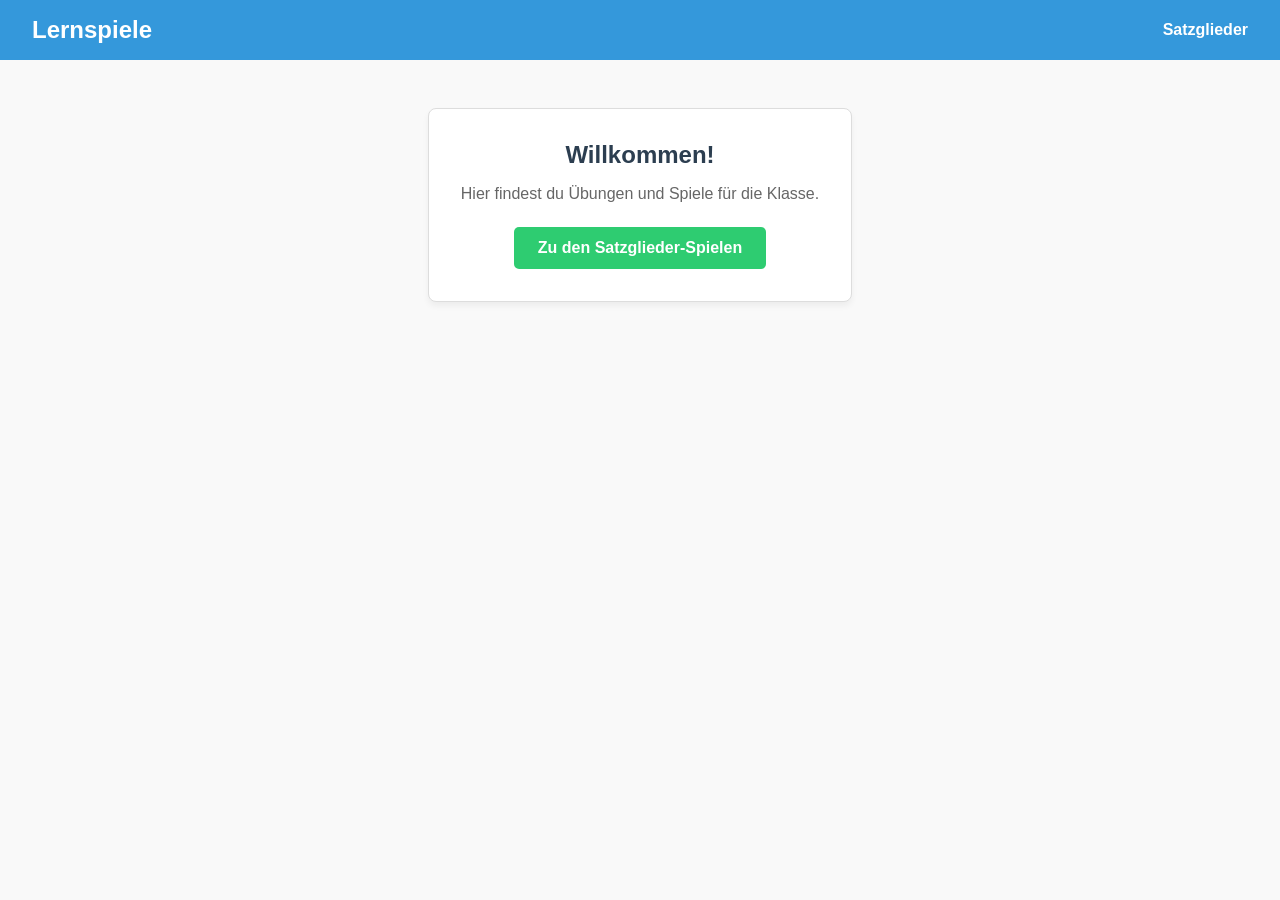
==== index.html @ 87d59d7d "Add initial HTML structure for Lernspiele" ====
<!DOCTYPE html>
<html lang="de">
<head>
  <meta charset="UTF-8">
  <meta name="viewport" content="width=device-width, initial-scale=1.0">
  <title>Lernspiele</title>
  <style>
    * {
      box-sizing: border-box;
      margin: 0;
      padding: 0;
      font-family: Arial, sans-serif;
    }

    body {
      background-color: #f9f9f9;
      color: #333;
      display: flex;
      flex-direction: column;
      min-height: 100vh;
    }

    /* Oben: Navigationsleiste */
    header {
      background-color: #3498db;
      padding: 1rem 2rem;
      display: flex;
      justify-content: space-between;
      align-items: center;
      color: white;
    }

    header h1 {
      font-size: 1.5rem;
    }

    nav a {
      color: white;
      text-decoration: none;
      font-weight: bold;
      font-size: 1rem;
    }

    nav a:hover {
      text-decoration: underline;
    }

    /* Hauptinhalt */
    main {
      flex: 1;
      max-width: 600px;
      margin: 3rem auto;
      padding: 0 1rem;
      text-align: center;
    }

    .card {
      background-color: white;
      border: 1px solid #ddd;
      border-radius: 8px;
      padding: 2rem;
      box-shadow: 0 4px 6px rgba(0, 0, 0, 0.05);
    }

    .card h2 {
      margin-bottom: 1rem;
      color: #2c3e50;
    }

    .card p {
      margin-bottom: 1.5rem;
      color: #666;
    }

    /* Unten: Link/Button zur Unterseite */
    .btn {
      display: inline-block;
      background-color: #2ecc71;
      color: white;
      padding: 0.75rem 1.5rem;
      text-decoration: none;
      border-radius: 5px;
      font-weight: bold;
      transition: background-color 0.2s;
    }

    .btn:hover {
      background-color: #27ae60;
    }
  </style>
</head>
<body>

  <!-- Oben: Navigationsleiste -->
  <header>
    <h1>Lernspiele</h1>
    <nav>
      <a href="satzgliederspiele.html">Satzglieder</a>
    </nav>
  </header>

  <!-- Hauptbereich -->
  <main>
    <div class="card">
      <h2>Willkommen!</h2>
      <p>Hier findest du Übungen und Spiele für die Klasse.</p>
      
      <!-- Unten: Link zu satzgliederspiele.html -->
      <a href="satzgliederspiele.html" class="btn">Zu den Satzglieder-Spielen</a>
    </div>
  </main>

</body>
</html>
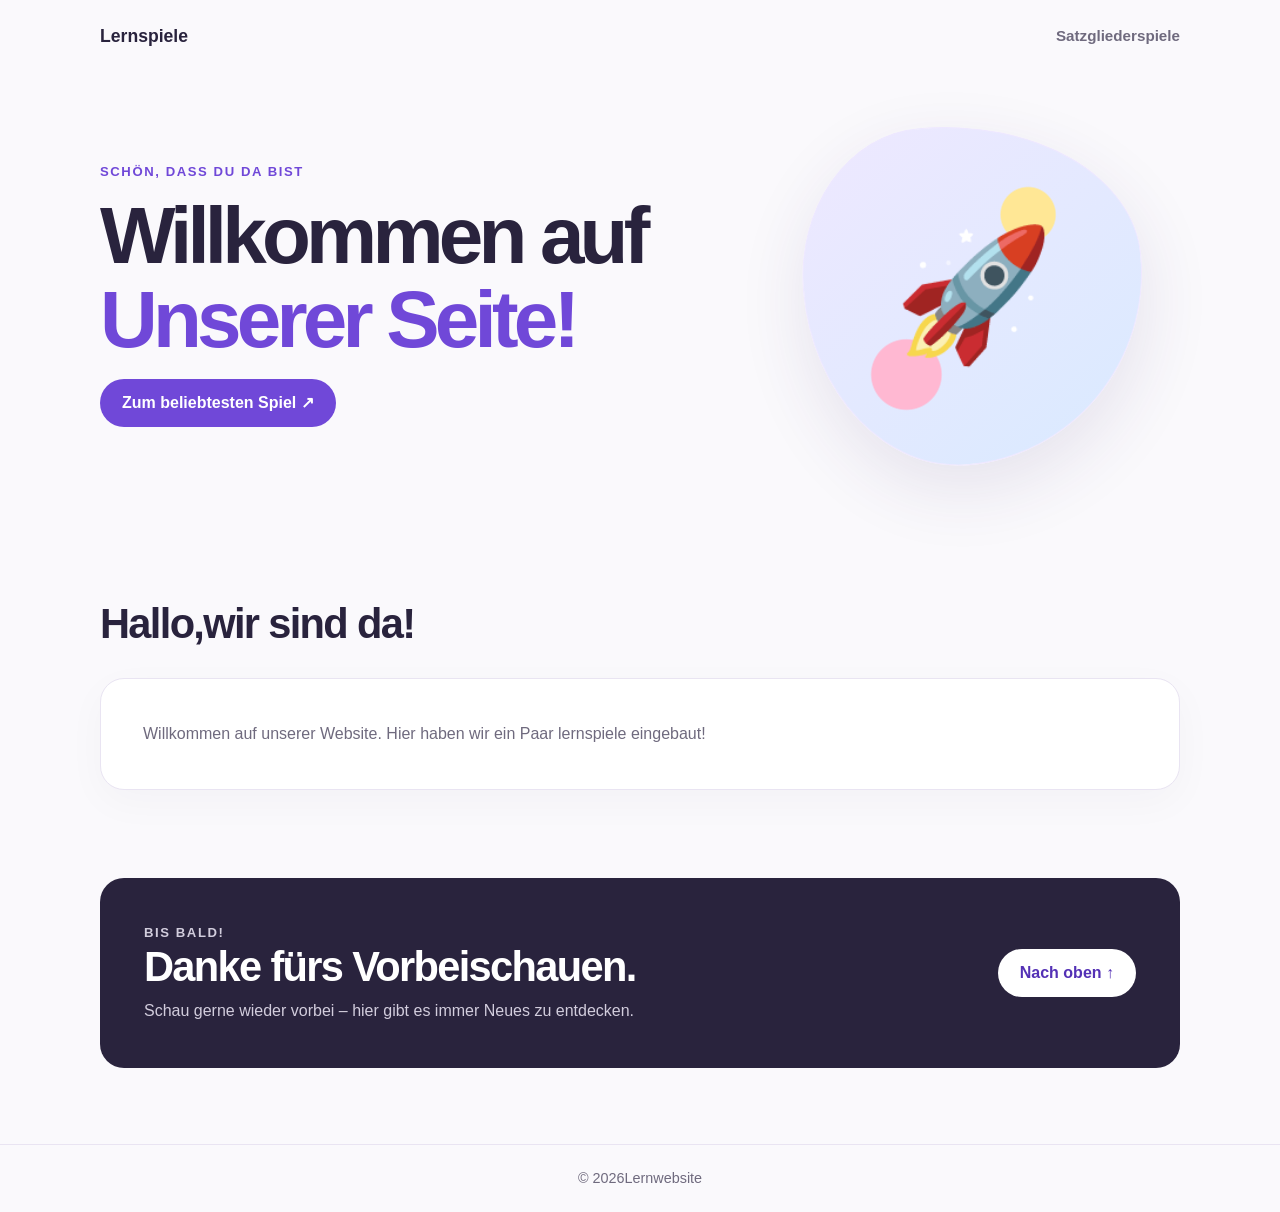
==== commit 238032db: "Refactor HTML structure and update styles" ====
--- a/index.html
+++ b/index.html
@@ -1,114 +1,401 @@
-<!DOCTYPE html>
+<!doctype html>
 <html lang="de">
 <head>
-  <meta charset="UTF-8">
-  <meta name="viewport" content="width=device-width, initial-scale=1.0">
+  <meta charset="utf-8">
+  <meta name="viewport" content="width=device-width, initial-scale=1">
+  <meta name="theme-color" content="#f6f3ff">
+  <meta name="description" content="Willkommen zu den Lernspielen.">
   <title>Lernspiele</title>
   <style>
+    :root {
+      color-scheme: light;
+      --ink: #29233d;
+      --muted: #6f6a7e;
+      --purple: #7048d8;
+      --purple-dark: #5431b5;
+      --paper: #ffffff;
+      --line: #e9e4f2;
+    }
+
     * {
       box-sizing: border-box;
+    }
+
+    html {
+      scroll-behavior: smooth;
+    }
+
+    body {
       margin: 0;
-      padding: 0;
-      font-family: Arial, sans-serif;
-    }
-
-    body {
-      background-color: #f9f9f9;
-      color: #333;
+      background: #faf9fc;
+      color: var(--ink);
+      font-family: "Segoe UI", Arial, sans-serif;
+      line-height: 1.6;
+    }
+
+    a {
+      color: inherit;
+    }
+
+    .wrap {
+      width: min(1080px, calc(100% - 40px));
+      margin-inline: auto;
+    }
+
+    header {
+      padding: 22px 0;
+    }
+
+    .nav {
       display: flex;
-      flex-direction: column;
-      min-height: 100vh;
-    }
-
-    /* Oben: Navigationsleiste */
-    header {
-      background-color: #3498db;
-      padding: 1rem 2rem;
+      align-items: center;
+      justify-content: space-between;
+      gap: 24px;
+    }
+
+    .brand {
+      color: var(--ink);
+      font-size: 1.1rem;
+      font-weight: 800;
+      text-decoration: none;
+    }
+
+    .brand span {
+      color: var(--purple);
+    }
+
+    nav {
       display: flex;
+      flex-wrap: wrap;
+      gap: 24px;
+    }
+
+    nav a {
+      color: var(--muted);
+      font-size: 0.95rem;
+      font-weight: 600;
+      text-decoration: none;
+    }
+
+    nav a:hover,
+    nav a:focus-visible {
+      color: var(--purple-dark);
+    }
+
+    .hero {
+      display: grid;
+      min-height: 460px;
+      grid-template-columns: 1.2fr 0.8fr;
+      align-items: center;
+      gap: 48px;
+      padding-block: 52px 72px;
+    }
+
+    .eyebrow {
+      margin: 0 0 12px;
+      color: var(--purple);
+      font-size: 0.82rem;
+      font-weight: 800;
+      letter-spacing: 0.12em;
+      text-transform: uppercase;
+    }
+
+    h1,
+    h2,
+    h3,
+    p {
+      margin-top: 0;
+    }
+
+    h1 {
+      max-width: 620px;
+      margin-bottom: 18px;
+      font-size: clamp(2.7rem, 7vw, 5rem);
+      letter-spacing: -0.06em;
+      line-height: 1.04;
+    }
+
+    h1 span {
+      color: var(--purple);
+    }
+
+    .intro {
+      max-width: 510px;
+      margin-bottom: 28px;
+      color: var(--muted);
+      font-size: 1.12rem;
+    }
+
+    .button {
+      display: inline-flex;
+      min-height: 48px;
+      align-items: center;
+      justify-content: center;
+      padding: 0 22px;
+      border-radius: 999px;
+      background: var(--purple);
+      color: #fff;
+      font-weight: 700;
+      text-decoration: none;
+      transition: background 160ms ease, transform 160ms ease;
+    }
+
+    .button:hover {
+      transform: translateY(-2px);
+      background: var(--purple-dark);
+    }
+
+    .welcome-art {
+      display: grid;
+      width: min(100%, 340px);
+      aspect-ratio: 1;
+      place-items: center;
+      justify-self: center;
+      border: 1px solid #eee8ff;
+      border-radius: 38% 62% 56% 44% / 45% 43% 57% 55%;
+      background:
+        radial-gradient(circle at 68% 28%, #ffe795 0 8%, transparent 8.5%),
+        radial-gradient(circle at 28% 72%, #ffb8d2 0 10%, transparent 10.5%),
+        linear-gradient(145deg, #eee8ff, #d9eaff);
+      box-shadow: 0 24px 70px #44306b1c;
+      font-size: clamp(5rem, 14vw, 8rem);
+      transform: rotate(-5deg);
+    }
+
+    .welcome-art span {
+      transform: rotate(5deg);
+    }
+
+    section {
+      padding-block: 64px;
+    }
+
+    .section-heading {
+      max-width: 560px;
+      margin-bottom: 30px;
+    }
+
+    h2 {
+      margin-bottom: 8px;
+      font-size: clamp(1.9rem, 4vw, 2.6rem);
+      letter-spacing: -0.04em;
+      line-height: 1.15;
+    }
+
+    .section-heading p,
+    .about-card p {
+      margin-bottom: 0;
+      color: var(--muted);
+    }
+
+    .about-card {
+      padding: clamp(24px, 5vw, 42px);
+      border: 1px solid var(--line);
+      border-radius: 24px;
+      background: var(--paper);
+      box-shadow: 0 12px 40px #29233d08;
+    }
+
+    .cards {
+      display: grid;
+      grid-template-columns: repeat(3, 1fr);
+      gap: 18px;
+    }
+
+    .card {
+      min-height: 205px;
+      padding: 24px;
+      border: 1px solid var(--line);
+      border-radius: 20px;
+      background: var(--paper);
+      box-shadow: 0 12px 40px #29233d08;
+    }
+
+    .card-icon {
+      display: grid;
+      width: 48px;
+      height: 48px;
+      margin-bottom: 18px;
+      place-items: center;
+      border-radius: 15px;
+      background: #f0ebff;
+      font-size: 1.5rem;
+    }
+
+    .card:nth-child(2) .card-icon {
+      background: #fff2d6;
+    }
+
+    .card:nth-child(3) .card-icon {
+      background: #e2f6ec;
+    }
+
+    .card h3 {
+      margin-bottom: 6px;
+      font-size: 1.15rem;
+    }
+
+    .card p {
+      margin-bottom: 0;
+      color: var(--muted);
+    }
+
+    .contact {
+      padding-top: 24px;
+      padding-bottom: 76px;
+    }
+
+    .contact-box {
+      display: flex;
+      align-items: center;
       justify-content: space-between;
-      align-items: center;
-      color: white;
-    }
-
-    header h1 {
-      font-size: 1.5rem;
-    }
-
-    nav a {
-      color: white;
-      text-decoration: none;
-      font-weight: bold;
-      font-size: 1rem;
-    }
-
-    nav a:hover {
-      text-decoration: underline;
-    }
-
-    /* Hauptinhalt */
-    main {
-      flex: 1;
-      max-width: 600px;
-      margin: 3rem auto;
-      padding: 0 1rem;
+      gap: 24px;
+      padding: clamp(26px, 5vw, 44px);
+      border-radius: 24px;
+      background: #29233d;
+      color: #fff;
+    }
+
+    .contact-box h2 {
+      margin-bottom: 8px;
+    }
+
+    .contact-box p {
+      margin-bottom: 0;
+      color: #d2cddd;
+    }
+
+    .contact-box .button {
+      flex: 0 0 auto;
+      background: #fff;
+      color: var(--purple-dark);
+    }
+
+    .contact-box .button:hover {
+      background: #f0ebff;
+    }
+
+    footer {
+      padding: 22px 0;
+      border-top: 1px solid var(--line);
+      color: var(--muted);
+      font-size: 0.9rem;
       text-align: center;
     }
 
-    .card {
-      background-color: white;
-      border: 1px solid #ddd;
-      border-radius: 8px;
-      padding: 2rem;
-      box-shadow: 0 4px 6px rgba(0, 0, 0, 0.05);
-    }
-
-    .card h2 {
-      margin-bottom: 1rem;
-      color: #2c3e50;
-    }
-
-    .card p {
-      margin-bottom: 1.5rem;
-      color: #666;
-    }
-
-    /* Unten: Link/Button zur Unterseite */
-    .btn {
-      display: inline-block;
-      background-color: #2ecc71;
-      color: white;
-      padding: 0.75rem 1.5rem;
-      text-decoration: none;
-      border-radius: 5px;
-      font-weight: bold;
-      transition: background-color 0.2s;
-    }
-
-    .btn:hover {
-      background-color: #27ae60;
+    @media (max-width: 720px) {
+      .hero {
+        min-height: auto;
+        grid-template-columns: 1fr;
+        gap: 34px;
+        padding-top: 38px;
+      }
+
+      .welcome-art {
+        width: min(70vw, 280px);
+      }
+
+      .cards {
+        grid-template-columns: 1fr;
+      }
+
+      .card {
+        min-height: auto;
+      }
+
+      .contact-box {
+        align-items: flex-start;
+        flex-direction: column;
+      }
+    }
+
+    @media (max-width: 460px) {
+      .wrap {
+        width: min(100% - 28px, 1080px);
+      }
+
+      .nav {
+        align-items: flex-start;
+        flex-direction: column;
+        gap: 12px;
+      }
+
+      nav {
+        gap: 16px;
+      }
+
+      section {
+        padding-block: 48px;
+      }
+    }
+
+    @media (prefers-reduced-motion: reduce) {
+      html {
+        scroll-behavior: auto;
+      }
+
+      *,
+      *::before,
+      *::after {
+        transition-duration: 0.01ms !important;
+      }
     }
   </style>
 </head>
 <body>
-
-  <!-- Oben: Navigationsleiste -->
   <header>
-    <h1>Lernspiele</h1>
-    <nav>
-      <a href="satzgliederspiele.html">Satzglieder</a>
-    </nav>
+    <div class="wrap nav">
+      <a class="brand" href="#start">Lernspiele</a>
+      <nav aria-label="Hauptnavigation">
+        <a href="satzgliederspiele">Satzgliederspiele</a>
+  
+      </nav>
+    </div>
   </header>
 
-  <!-- Hauptbereich -->
   <main>
-    <div class="card">
-      <h2>Willkommen!</h2>
-      <p>Hier findest du Übungen und Spiele für die Klasse.</p>
-      
-      <!-- Unten: Link zu satzgliederspiele.html -->
-      <a href="satzgliederspiele.html" class="btn">Zu den Satzglieder-Spielen</a>
-    </div>
+    <section class="wrap hero" id="start" aria-labelledby="welcome-title">
+      <div>
+        <p class="eyebrow">Schön, dass du da bist</p>
+        <h1 id="welcome-title">Willkommen auf <span>Unserer Seite!</span></h1>
+        <a class="button" href="https://www.youtube.com/watch?v=Aq5WXmQQooo" target="_blank" rel="noopener noreferrer">Zum beliebtesten Spiel <span aria-hidden="true">&nbsp;↗</span></a>
+      </div>
+      <div class="welcome-art" aria-hidden="true"><span>🚀</span></div>
+    </section>
+
+    <section class="wrap" id="ueber-mich" aria-labelledby="about-title">
+      <div class="section-heading">
+        <p class="eyebrow"></p>
+        <h2 id="about-title">Hallo,wir sind da!</h2>
+      </div>
+      <div class="about-card">
+        <p>Willkommen auf unserer Website. Hier haben wir ein Paar lernspiele eingebaut!</p>
+      </div>
+    </section>
+
+  
+        </article>
+      </div>
+    </section>
+
+    <section class="wrap contact" id="kontakt" aria-labelledby="contact-title">
+      <div class="contact-box">
+        <div>
+          <p class="eyebrow">Bis bald!</p>
+          <h2 id="contact-title">Danke fürs Vorbeischauen.</h2>
+          <p>Schau gerne wieder vorbei – hier gibt es immer Neues zu entdecken.</p>
+        </div>
+        <a class="button" href="#start">Nach oben ↑</a>
+      </div>
+    </section>
   </main>
 
+  <footer>
+    <div class="wrap">© <span id="year">2026</span>Lernwebsite</div>
+  </footer>
+
+  <script>
+    document.getElementById("year").textContent = new Date().getFullYear();
+  </script>
 </body>
 </html>
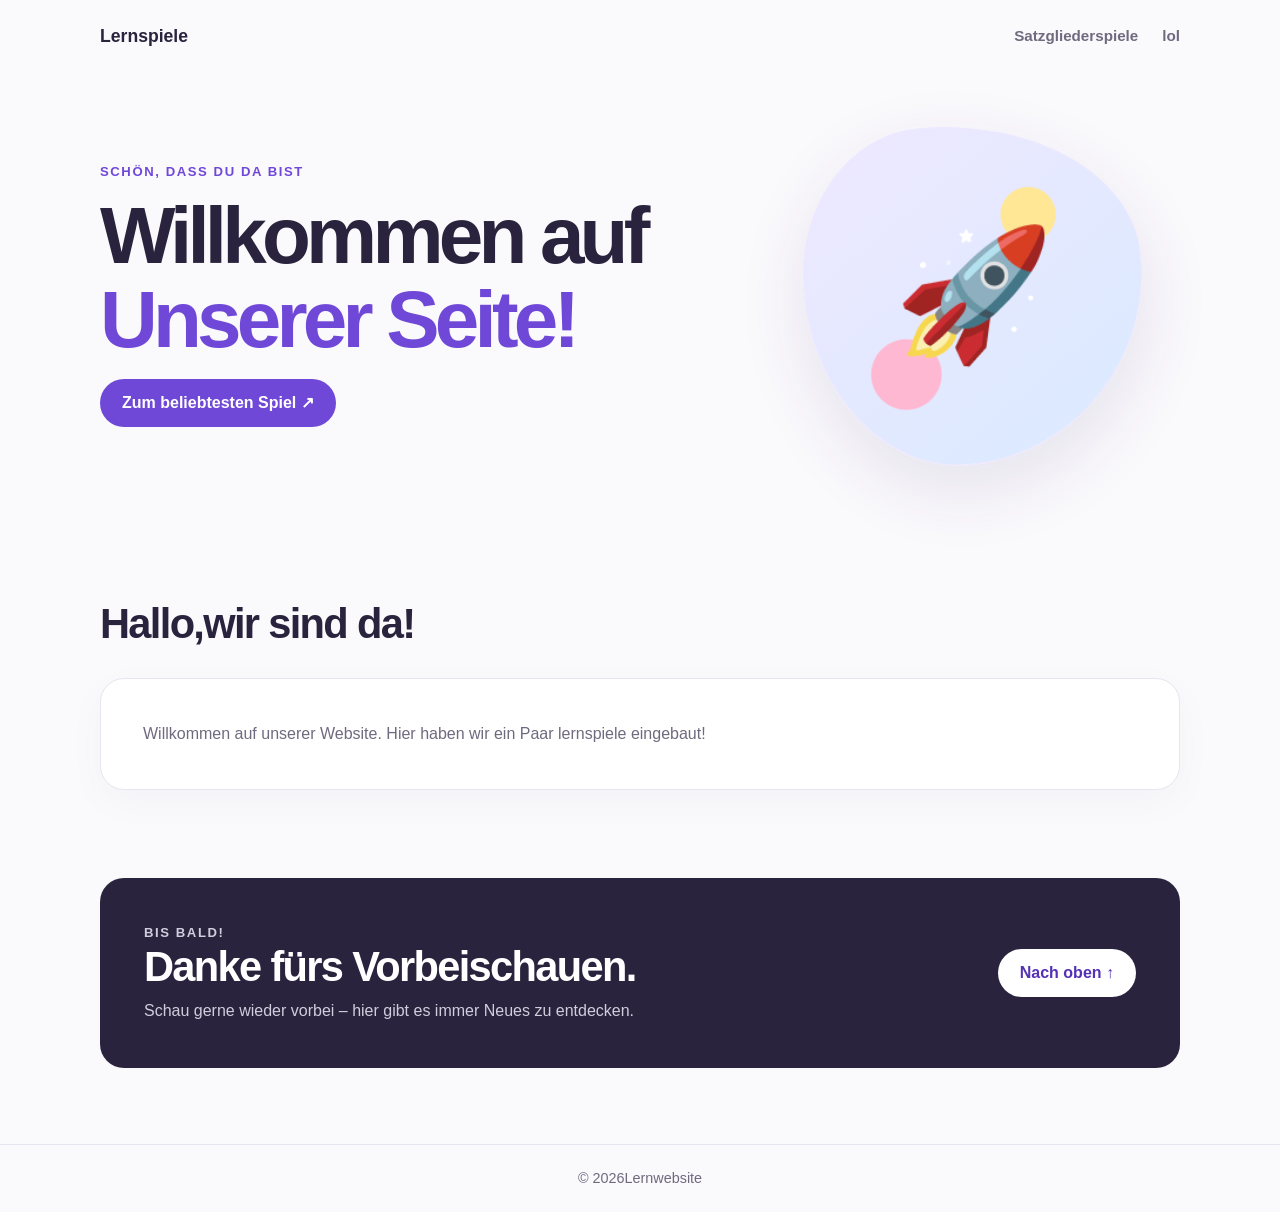
==== commit 14c60fc2: "Add link to 'crossyroad.html' in navigation" ====
--- a/index.html
+++ b/index.html
@@ -348,6 +348,7 @@
       <a class="brand" href="#start">Lernspiele</a>
       <nav aria-label="Hauptnavigation">
         <a href="satzgliederspiele">Satzgliederspiele</a>
+        <a href="crossyroad.html">lol</a>
   
       </nav>
     </div>
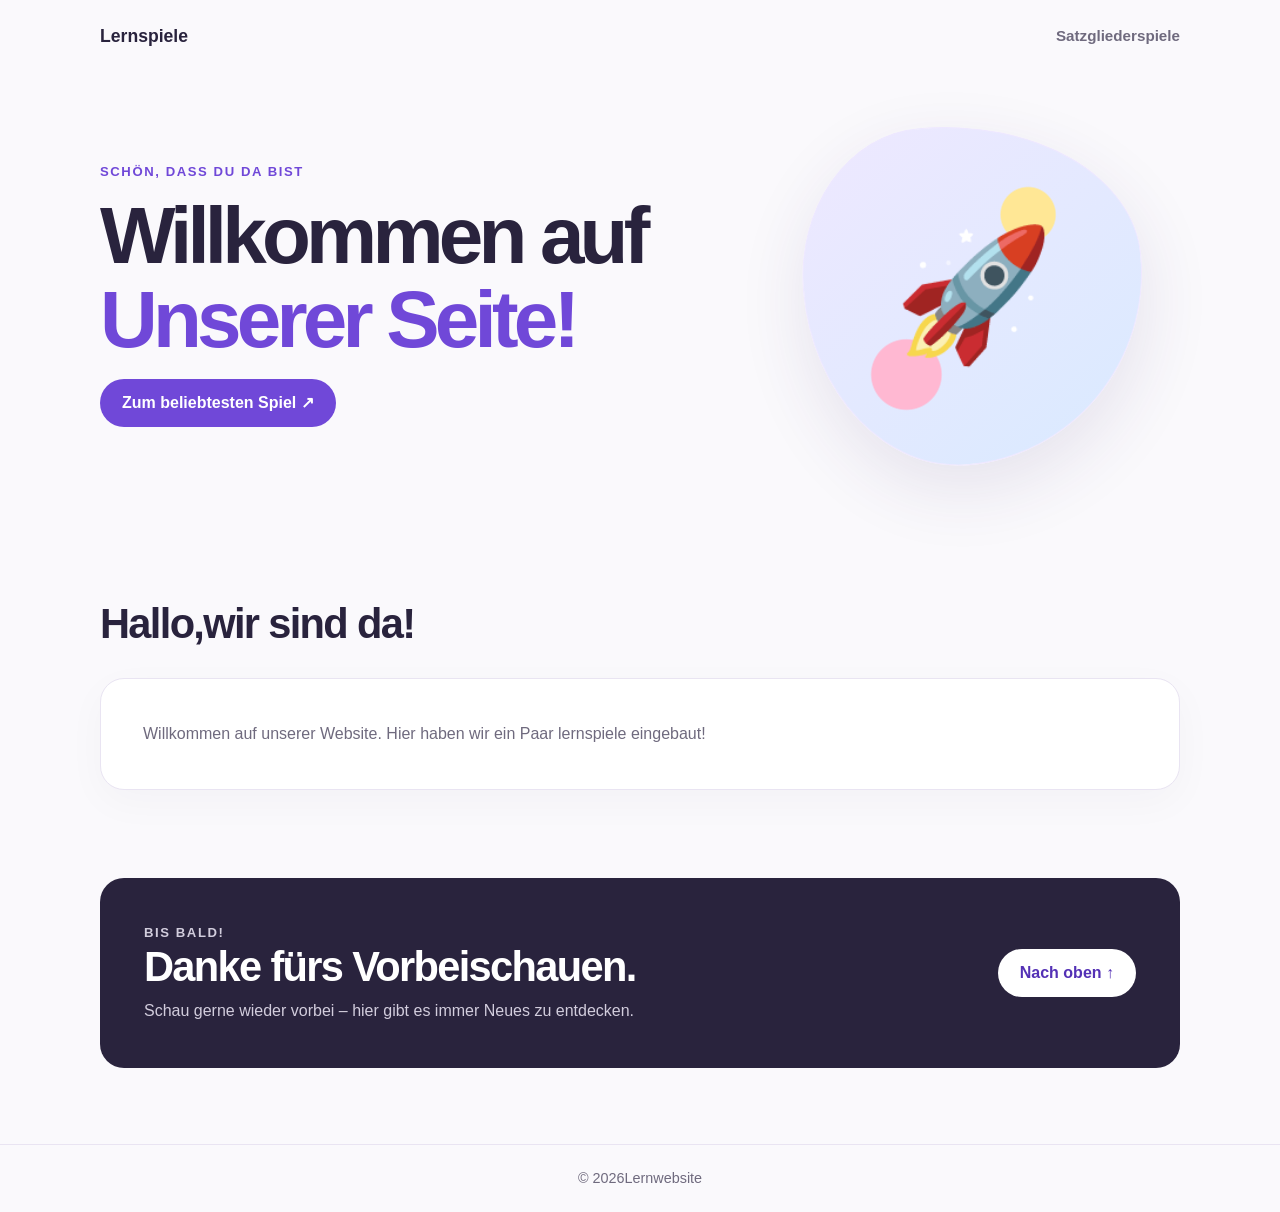
==== commit 65865128: "Remove 'lol' link from navigation" ====
--- a/index.html
+++ b/index.html
@@ -348,7 +348,7 @@
       <a class="brand" href="#start">Lernspiele</a>
       <nav aria-label="Hauptnavigation">
         <a href="satzgliederspiele">Satzgliederspiele</a>
-        <a href="crossyroad.html">lol</a>
+  
   
       </nav>
     </div>
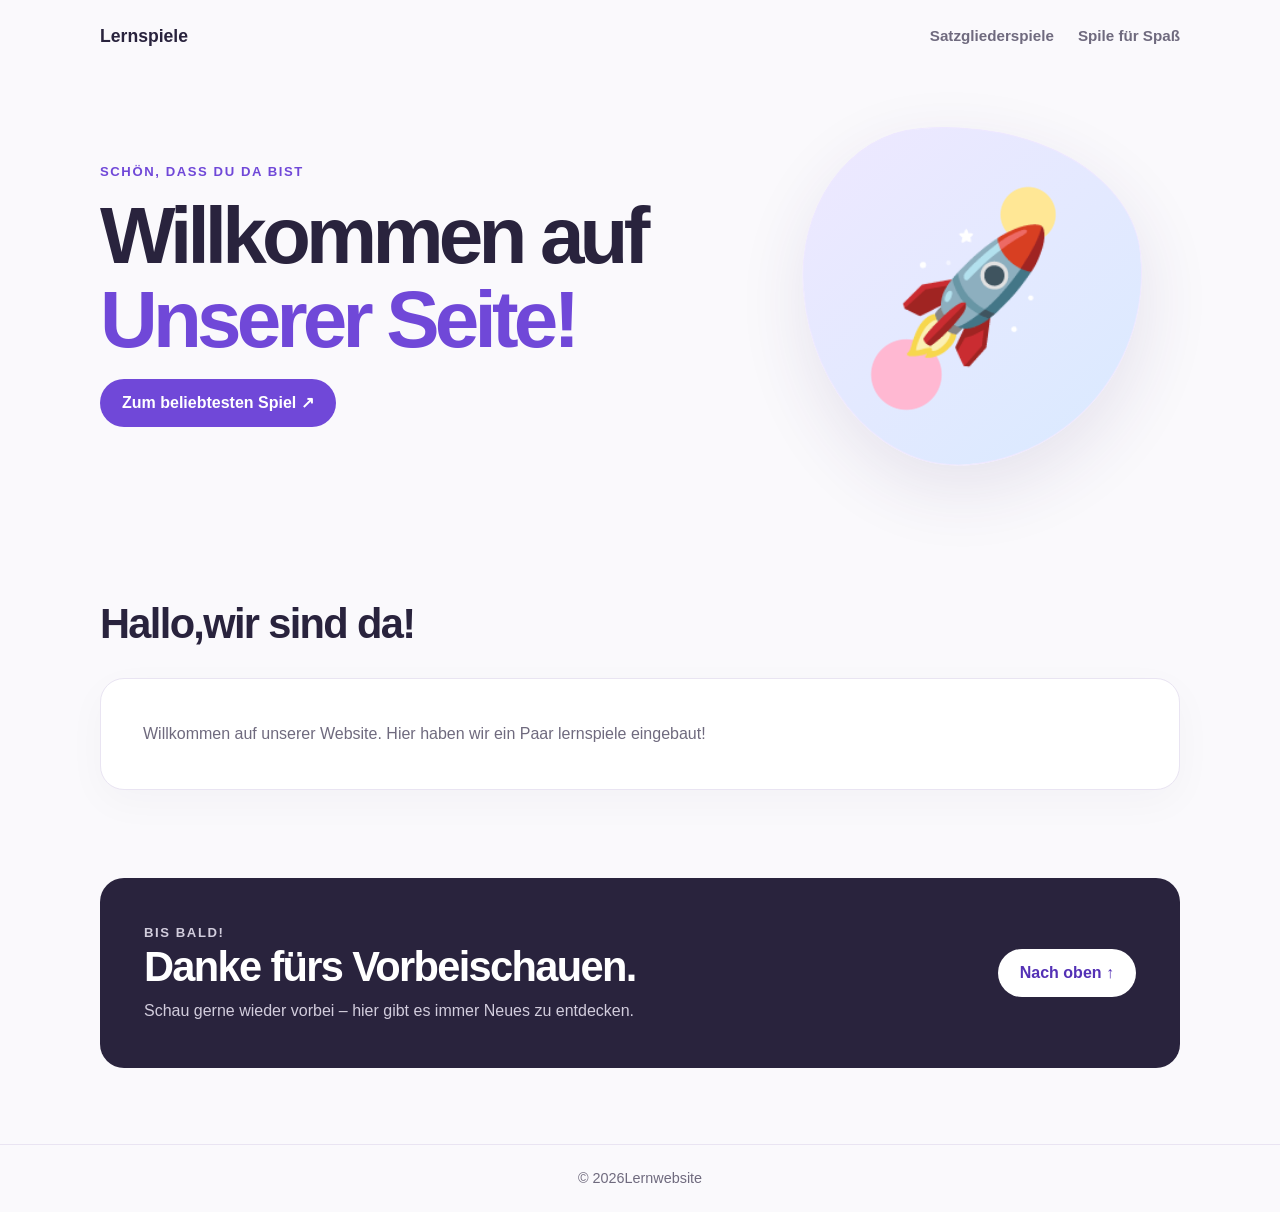
==== commit e1ec9107: "Fix typo in navigation link text" ====
--- a/index.html
+++ b/index.html
@@ -348,6 +348,7 @@
       <a class="brand" href="#start">Lernspiele</a>
       <nav aria-label="Hauptnavigation">
         <a href="satzgliederspiele">Satzgliederspiele</a>
+        <a href="spielspaß">Spile für Spaß</a>
   
   
       </nav>
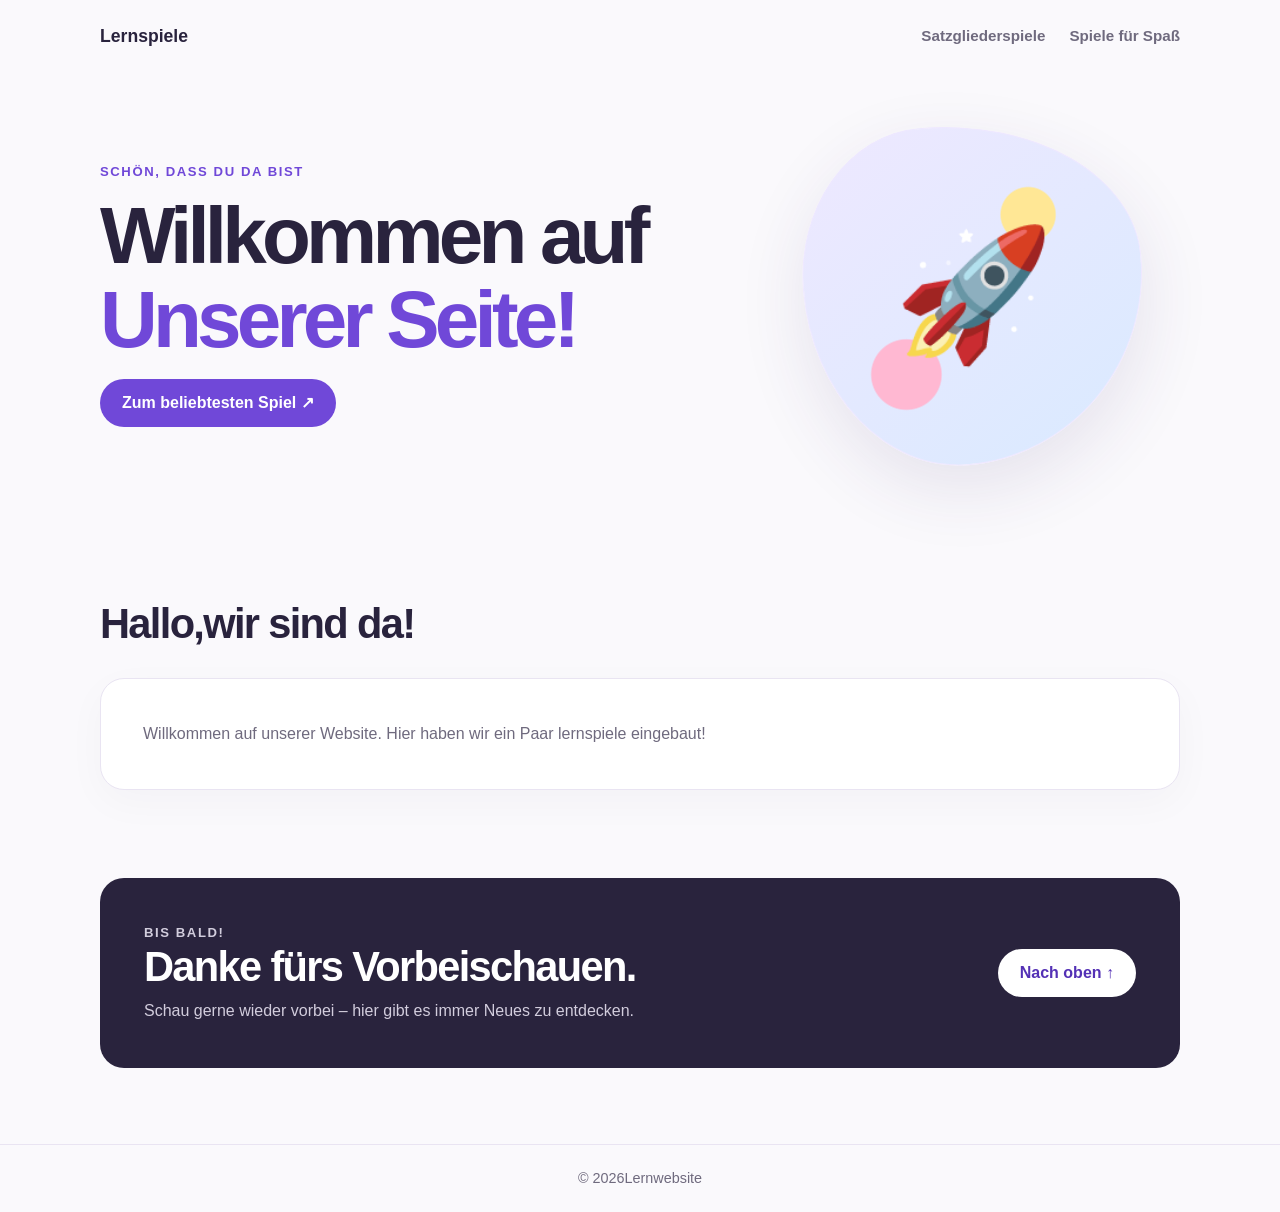
==== commit 5f231fd1: "Fix typo in link text for 'Spiele für Spaß'" ====
--- a/index.html
+++ b/index.html
@@ -348,7 +348,7 @@
       <a class="brand" href="#start">Lernspiele</a>
       <nav aria-label="Hauptnavigation">
         <a href="satzgliederspiele">Satzgliederspiele</a>
-        <a href="spielspaß">Spile für Spaß</a>
+        <a href="spielspaß">Spiele für Spaß</a>
   
   
       </nav>
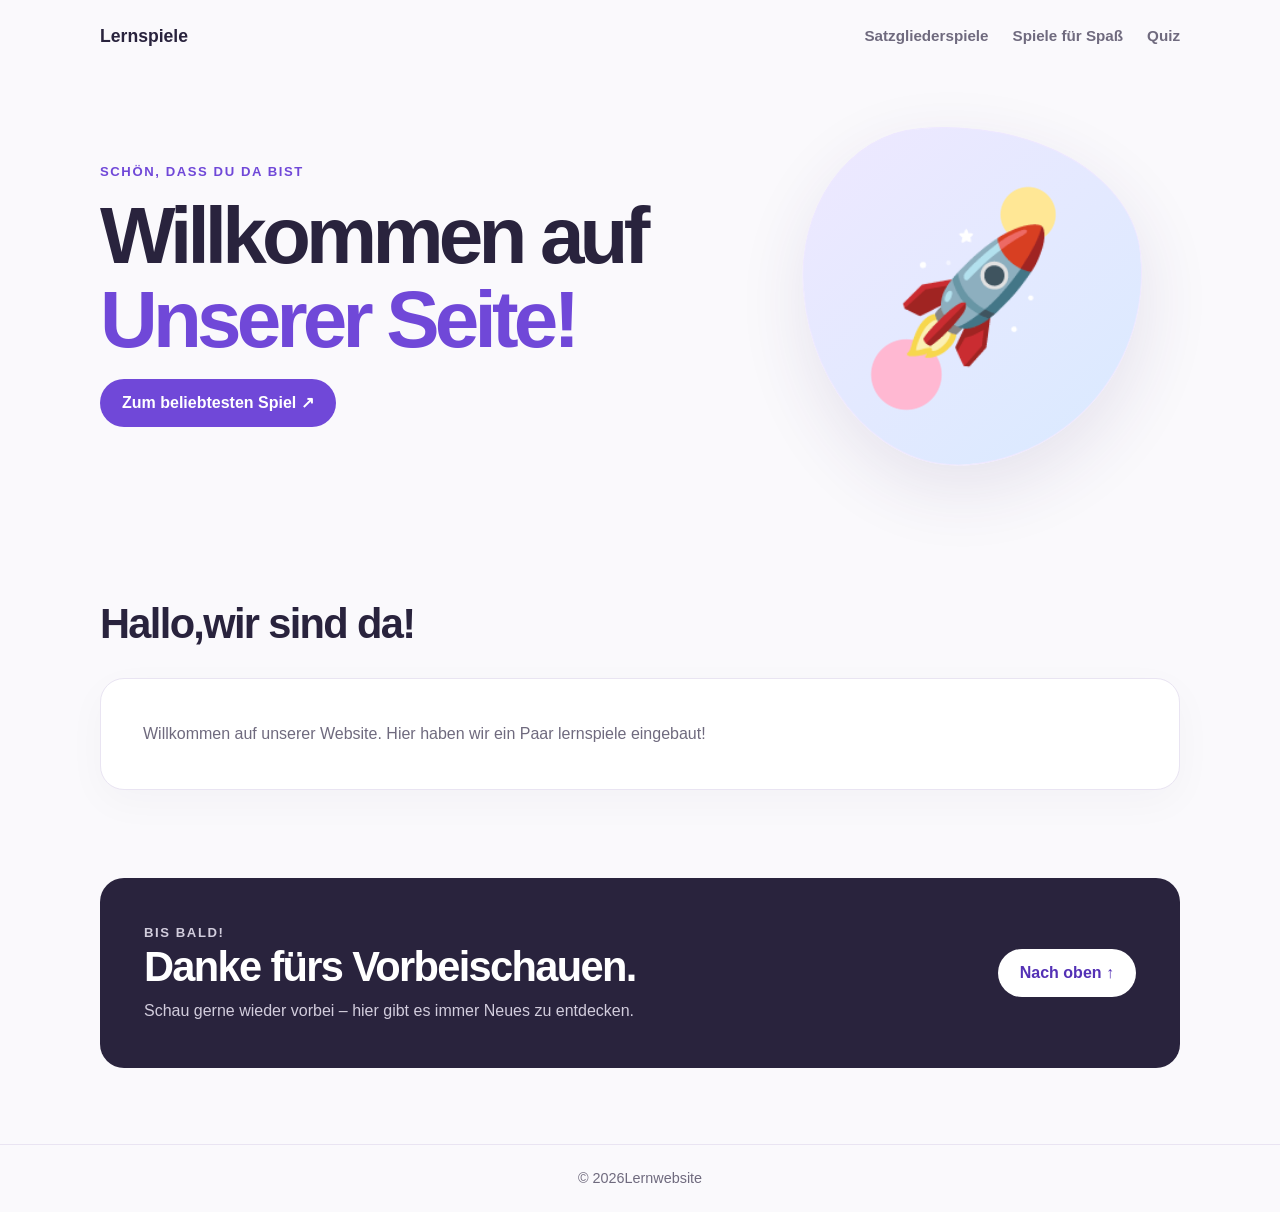
==== commit 0f3a0bd8: "Add Quiz link to navigation in index.html" ====
--- a/index.html
+++ b/index.html
@@ -348,7 +348,8 @@
       <a class="brand" href="#start">Lernspiele</a>
       <nav aria-label="Hauptnavigation">
         <a href="satzgliederspiele">Satzgliederspiele</a>
-        <a href="spielspaß">Spiele für Spaß</a>
+        <a href="spielspaß.html">Spiele für Spaß</a>
+         <a href="lern.html">Quiz</a>
   
   
       </nav>
